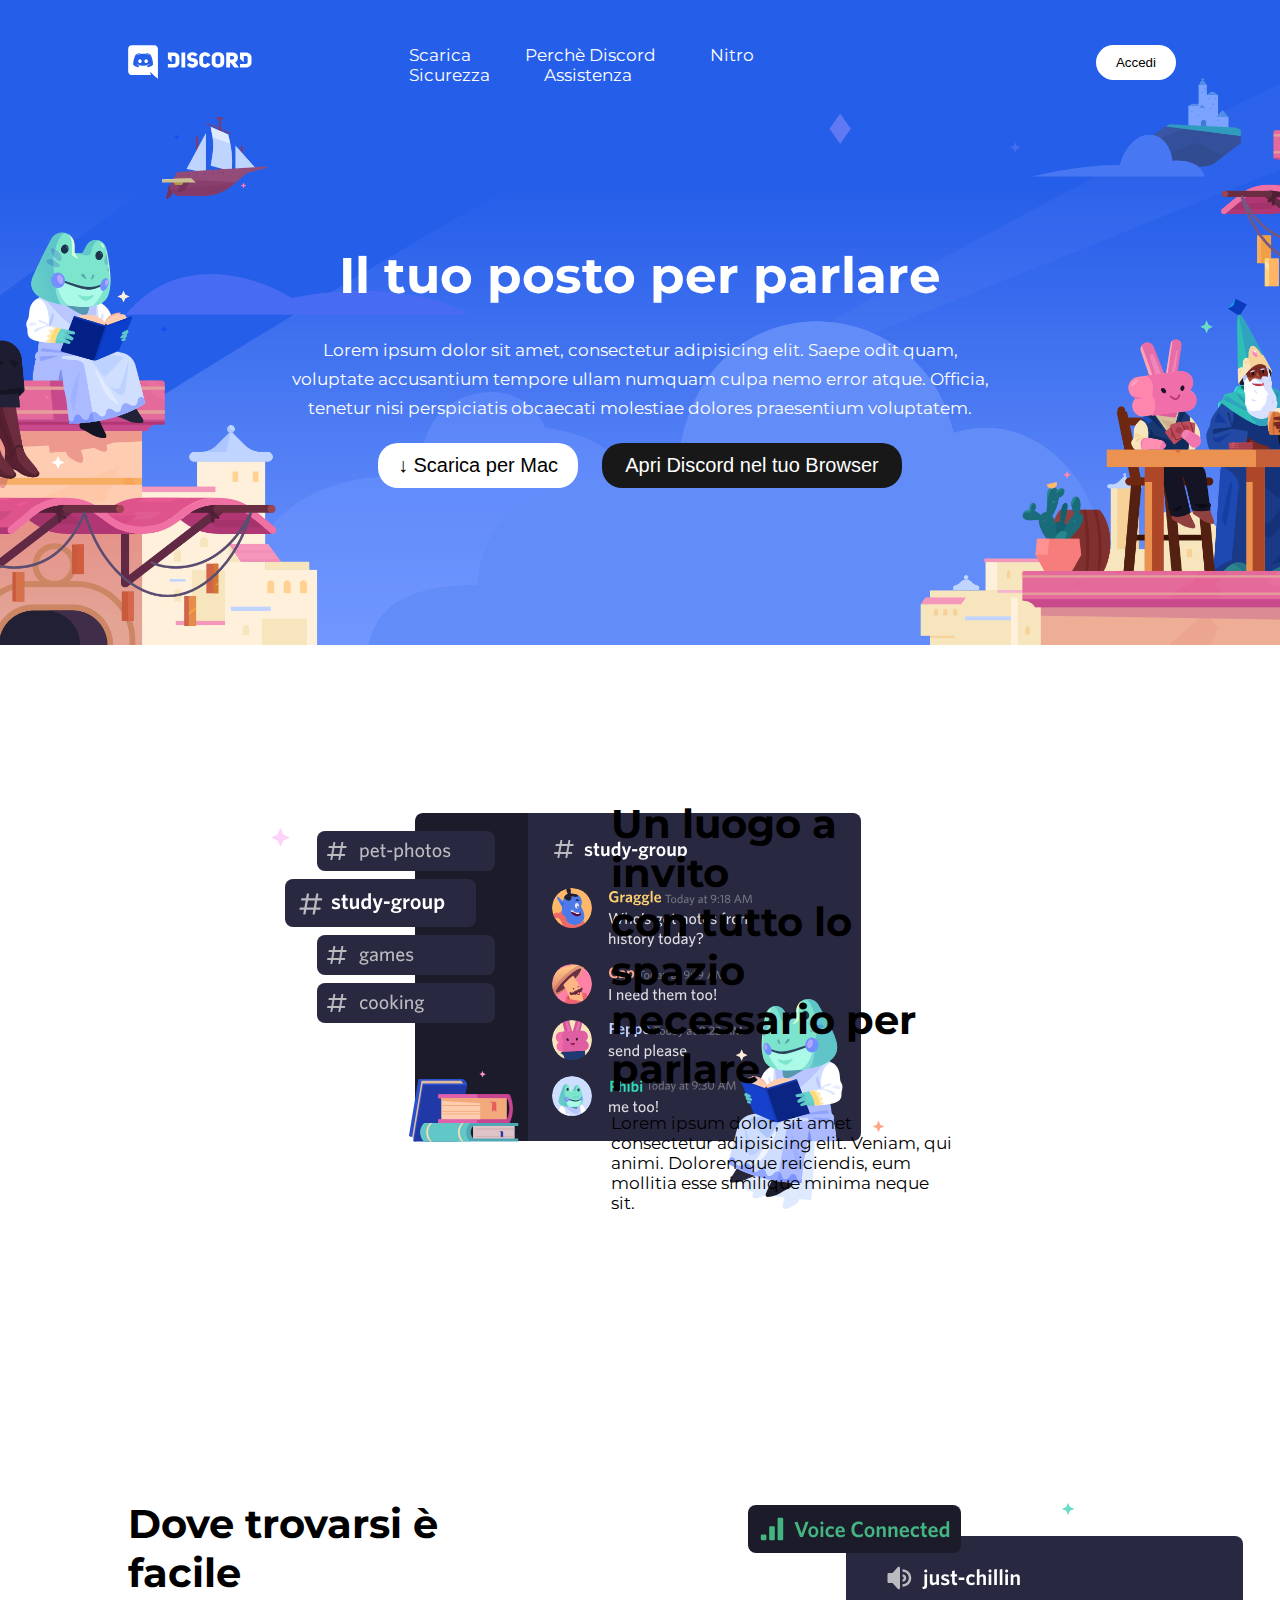
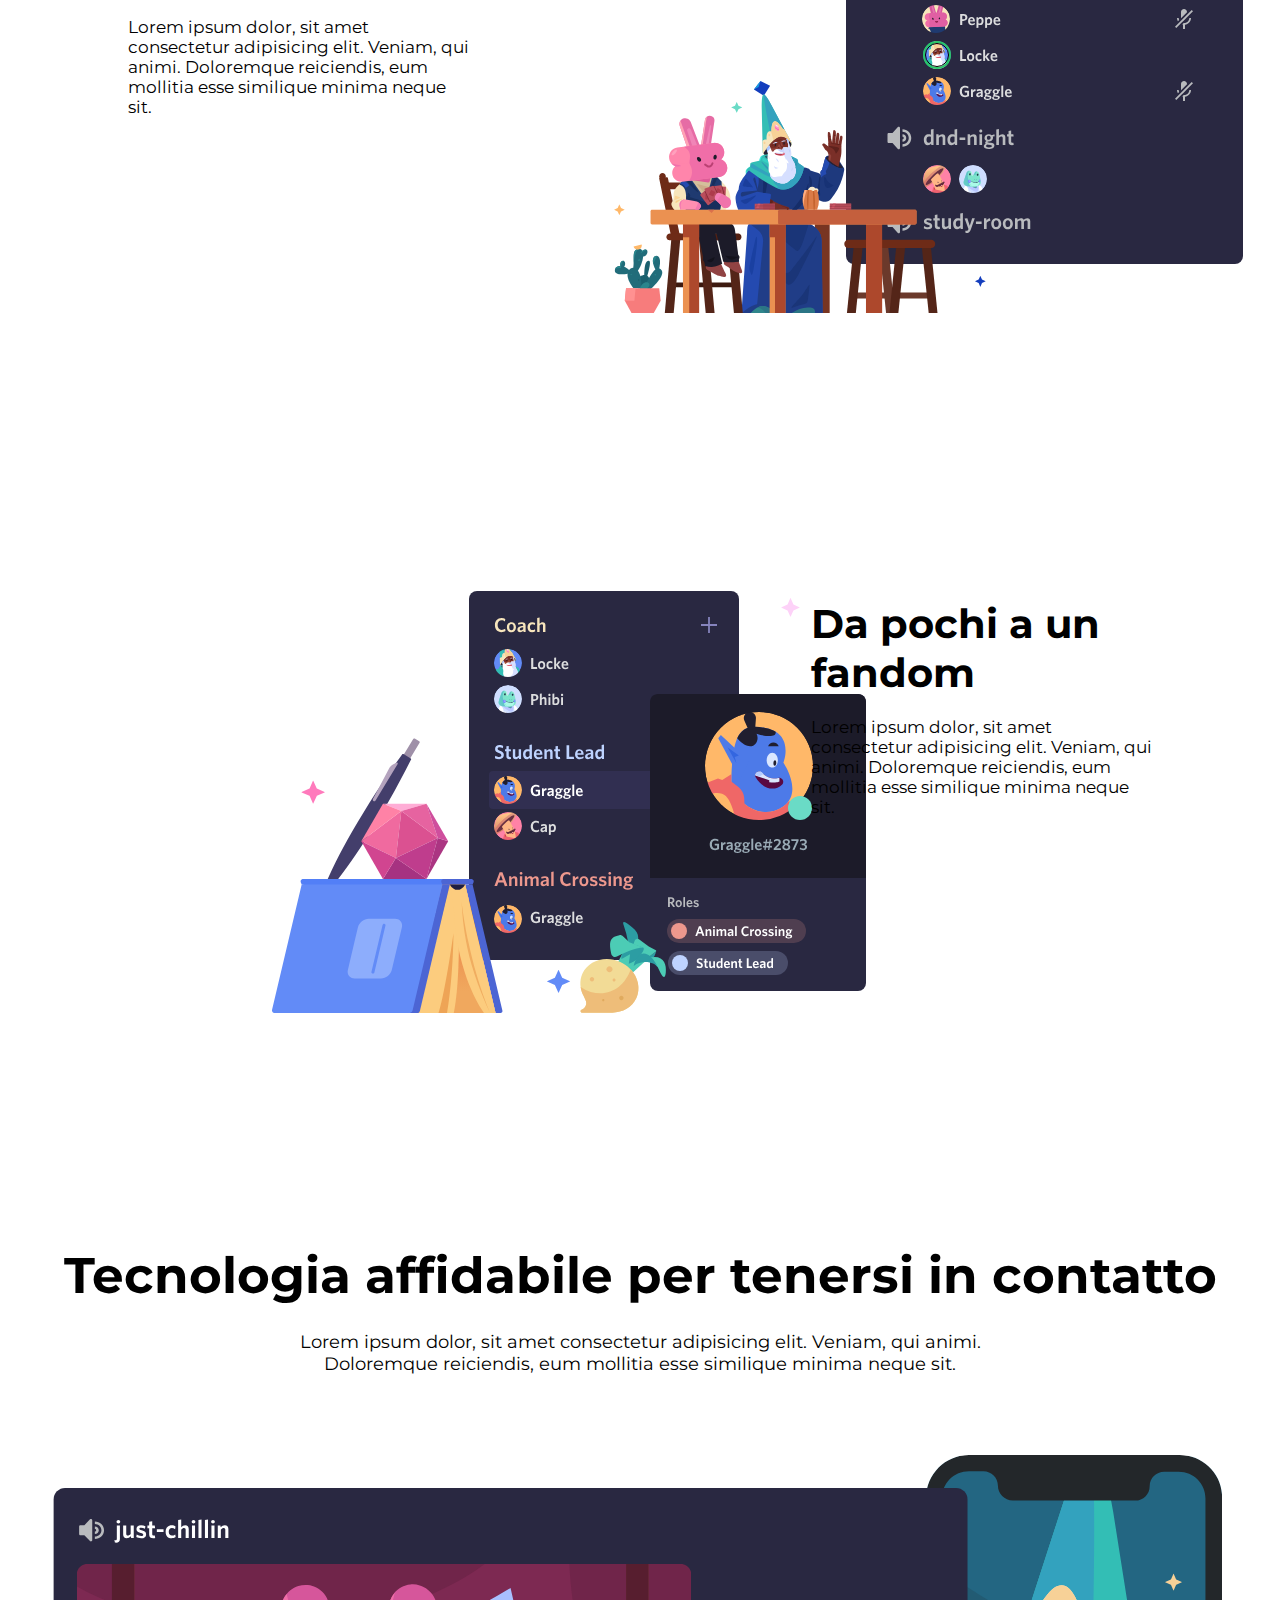
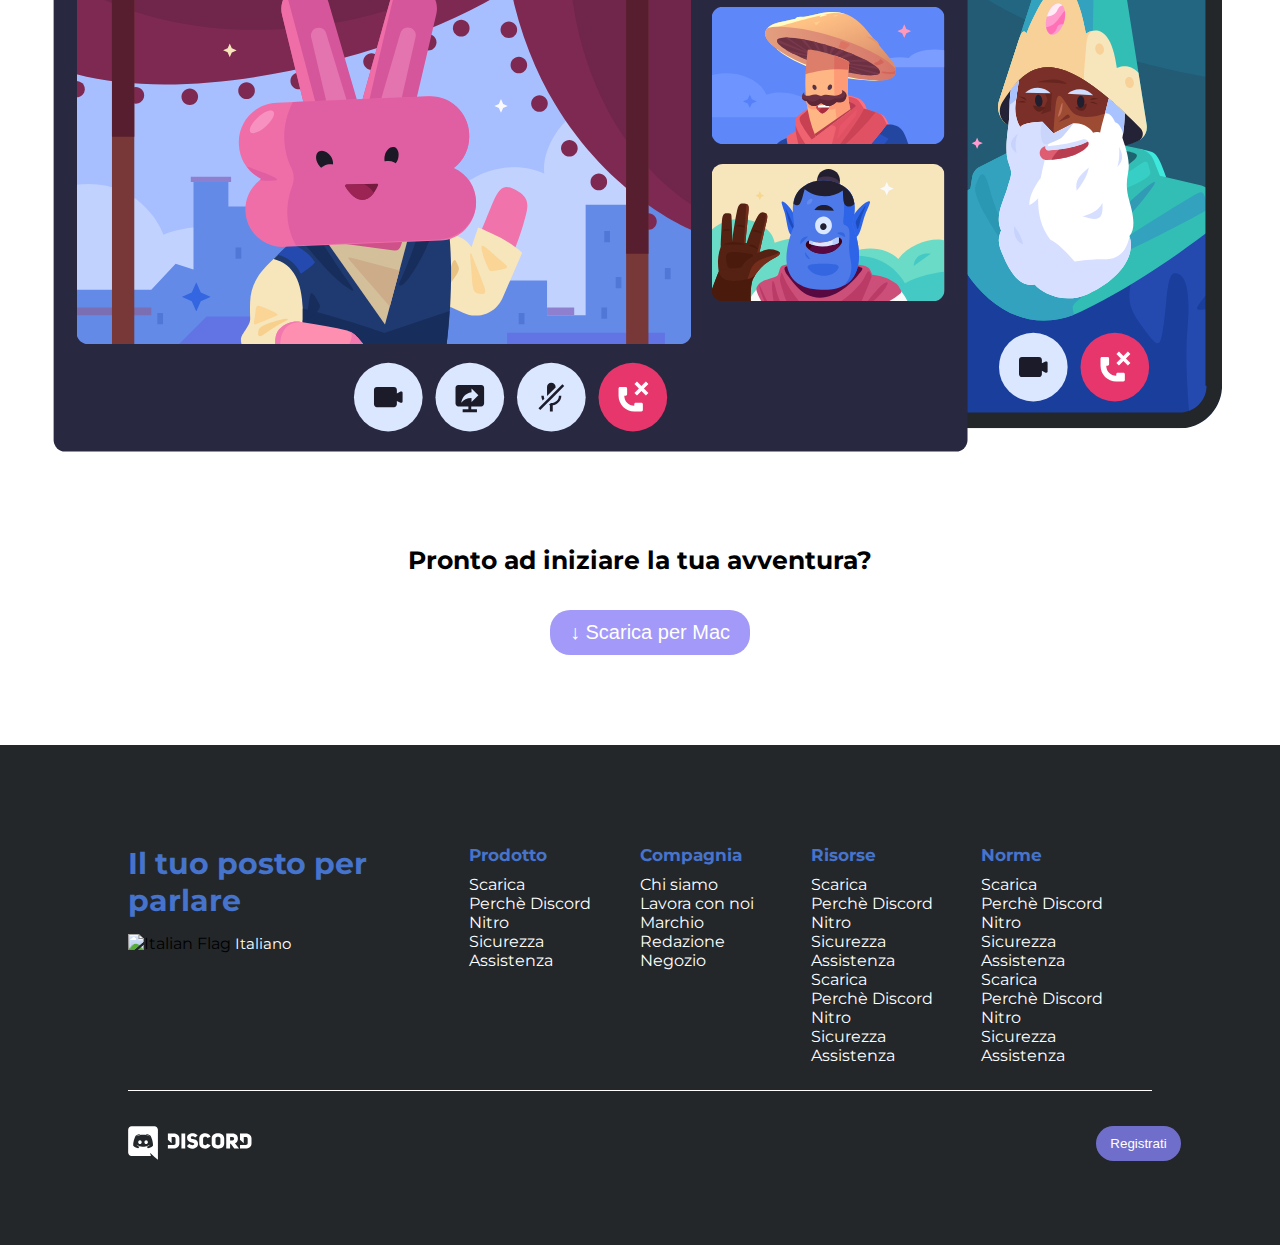
==== bonus/index.html @ 14187443 "Bonus Initial Commit" ====
<!DOCTYPE html>
<html lang="en">

<head>
    <link rel="preconnect" href="https://fonts.googleapis.com">
    <link rel="preconnect" href="https://fonts.gstatic.com" crossorigin>
    <link href="https://fonts.googleapis.com/css2?family=Montserrat:wght@100;300;400;500;600;700;800;900&display=swap" rel="stylesheet">
    <link rel="stylesheet" href="./css/style.css">
    <meta charset="UTF-8">
    <meta http-equiv="X-UA-Compatible" content="IE=edge">
    <meta name="viewport" content="width=device-width, initial-scale=1.0">
    <title>Discord - Homepage</title>
</head>

<body>

    <!--Header-->
    <header>
       <div class="container">
            <div class="row">
                <div class="col-3">
                    <img src="./img/logo.svg" alt="Discord Logo">
                </div>

                <nav class="col-6">
                    <a id="menu" href="#">Scarica</a>
                    <a id="menu" href="#">Perchè Discord</a>
                    <a id="menu" href="#">Nitro</a>
                    <a id="menu" href="#">Sicurezza</a>
                    <a id="menu" href="#">Assistenza</a>
                </nav>

                <div class="col-3">
                    <button id="accedi">Accedi</button>
                </div>
            </div>
        </div>
    </header>
    <!--//Header-->

    <!--Cover-->
    <div class="cover">
        <section class="cov-caption">
            <h1 class="main-title">
                Il tuo posto per parlare
            </h1>

            <p class="main-caption">
                Lorem ipsum dolor sit amet, consectetur adipisicing elit. Saepe odit quam, voluptate accusantium tempore ullam numquam culpa nemo error atque. Officia, tenetur nisi perspiciatis obcaecati molestiae dolores praesentium voluptatem.
            </p>

            <div class="buttons">
                <button id="scarica-mac">&darr; Scarica per Mac</button>
                <button id="apri-discord">Apri Discord nel tuo Browser</button>
            </div>
        </section>
    </div>
    <!--//Cover-->

    <!--Organization-->
    <div class="container">
        <div class="organization">
            <div class="row">
                
                <div class="col-8">
                    <img id="org-photo" src="./img/item1.svg" alt="Discord Screen">
                </div>
            
                <div class="col-4 org-caption">
                    <h2 class="org-title">
                        Un luogo a invito <br>
                        con tutto lo <br>
                        spazio <br>
                        necessario per <br>
                        parlare
                    </h2>

                    <p class="org-para">
                        Lorem ipsum dolor, sit amet consectetur adipisicing elit. Veniam,
                        qui animi. Doloremque reiciendis, eum <br> mollitia esse similique minima neque sit.
                    </p>
                </div>

            </div>
        </div>
    </div>
    <!--//Organization-->

    <!--Voice-->
    <div class="container">
        <div class="voice">
            <div class="row">
            
                <div class="col-4">
                    <h2 class="voice-title">
                        Dove trovarsi è <br>
                        facile
                    </h2>

                    <p class="voice-para">
                        Lorem ipsum dolor, sit amet consectetur adipisicing elit. Veniam,
                        qui animi. Doloremque reiciendis, eum <br> mollitia esse similique minima neque sit.
                    </p>
                </div>

                <div class="col-8">
                    <img id="voice-photo" src="./img/item2.svg" alt="Discord Screen">
                </div>

            </div>
        </div>
    </div>
    <!--//Voice-->

    <!--Fandom-->
    <div class="container">
        <div class="fandom">
            <div class="row">
                    
                <div class="col-8">
                    <img id="fandom-photo" src="./img/item3.svg" alt="Discord Screen">
                </div>
                
                <div class="col-4">
                    <h2 class="fandom-title">
                        Da pochi a un <br>
                        fandom
                    </h2>

                    <p class="fandom-para">
                        Lorem ipsum dolor, sit amet consectetur adipisicing elit. Veniam,
                        qui animi. Doloremque reiciendis, eum <br> mollitia esse similique minima neque sit.
                    </p>
                </div>
        
            </div>
        </div>
    </div>
    <!--//Fandom-->

    <!--Technology-->
    <div class="container">
        <div class="technology">

            <div class="tech-caption">
                <h2 class="tech-title">
                    Tecnologia affidabile per tenersi in contatto
                </h2>

                <p class="tech-para">
                    Lorem ipsum dolor, sit amet consectetur adipisicing elit. Veniam,
                    qui animi. <br> Doloremque reiciendis, eum mollitia esse similique minima neque sit.
                </p>

                <img id="tech-photo" src="./img/item4-big.svg" alt="Discord Screen">
            </div>

        </div>

        <div class="ready-cta">
            <h3 class="ready-cta-title">
                Pronto ad iniziare la tua avventura?
            </h3>
            
            <button id="scarica-mac-2">&darr; Scarica per Mac</button>
        </div>
    </div>
    <!--//Technology-->

    <!--Footer-->
    <footer>
    <div class="container">
        <div class="row">
            
            <div class="col-4 ">
                <h2 class="foot-main-title">
                    Il tuo posto per <br>
                    parlare
                </h2>
                <div class="lenguage">
                    <img src="../bonus/img/ita-copia.png" alt="Italian Flag">
                    <span class="lenguage-select">Italiano</span>
                </div>
                <div class="social-icons">
                    
                </div>

            </div>

            <div class="col-2 pad">
                <h2 class="foot-prodotto">
                    Prodotto
                </h2>
                <span id="foot-menu-left">Scarica</span><br>
                <span id="foot-menu-left">Perchè Discord</span><br>
                <span id="foot-menu-left">Nitro</span><br>
                <span id="foot-menu-left">Sicurezza</span><br>
                <span id="foot-menu-left">Assistenza</span><br>
            </div>

            <div class="col-2">
                <h2 class="foot-prodotto">
                    Compagnia
                </h2>
                <span id="foot-menu-left">Chi siamo</span><br>
                <span id="foot-menu-left">Lavora con noi</span><br>
                <span id="foot-menu-left">Marchio</span><br>
                <span id="foot-menu-left">Redazione</span><br>
                <span id="foot-menu-left">Negozio</span><br>
            </div>

            <div class="col-2">
                <h2 class="foot-prodotto">
                    Risorse
                </h2>
                <span id="foot-menu-left">Scarica</span><br>
                <span id="foot-menu-left">Perchè Discord</span><br>
                <span id="foot-menu-left">Nitro</span><br>
                <span id="foot-menu-left">Sicurezza</span><br>
                <span id="foot-menu-left">Assistenza</span><br>
                <span id="foot-menu-left">Scarica</span><br>
                <span id="foot-menu-left">Perchè Discord</span><br>
                <span id="foot-menu-left">Nitro</span><br>
                <span id="foot-menu-left">Sicurezza</span><br>
                <span id="foot-menu-left">Assistenza</span><br>
            </div>

            <div class="col-2">
                <h2 class="foot-prodotto">
                    Norme
                </h2>
                <span id="foot-menu-left">Scarica</span><br>
                <span id="foot-menu-left">Perchè Discord</span><br>
                <span id="foot-menu-left">Nitro</span><br>
                <span id="foot-menu-left">Sicurezza</span><br>
                <span id="foot-menu-left">Assistenza</span><br>
                <span id="foot-menu-left">Scarica</span><br>
                <span id="foot-menu-left">Perchè Discord</span><br>
                <span id="foot-menu-left">Nitro</span><br>
                <span id="foot-menu-left">Sicurezza</span><br>
                <span id="foot-menu-left">Assistenza</span><br>
            </div>

        </div>
            <div class="container">
                <div class="row divisor">
                    
                    <div class="col-3 sub-footer">
                        <img src="./img/logo.svg" alt="Discord Logo">
                    </div>

                    <div class="col-6">
                    </div>

                    <div class="col-3 sub-footer right">
                        <button id="scarica-ora-sub-footer">Registrati</button>
                    </div>
                
                </div>
            </div>
        </div>
    </div>
    </footer>
    <!--//Footer-->

</body>

</html>
---- bonus/css/style.css ----
/*General Settings*/
* {
    margin: 0;
    padding: 0;
    box-sizing: border-box;

}

body {
    font-family: 'Montserrat', sans-serif;
}

.margin {
    margin: auto;
}

/*Header*/
header {
    margin:auto;
    background-color: transparent;
    height: 50px;
    padding-top: 45px;
}

#menu {
    font-size: 20px;
    color: white;
    text-decoration: none;
    padding: 25px;
    font-size: 17px;

}

#accedi {
    width: 80px;
    height: 35px;
    background-color: white;
    border: none;
    border-radius: 20px;
    margin-left: 200px;
    
}

/*Rows and Columns*/
.row {
    width: 80%;
    margin: auto;
    display: flex;

}

.col-1 {
    width: calc(100% / 12 * 1);

}

.col-2 {
    width: calc(100% / 12 * 2);

}

.col-3 {
    width: calc(100% / 12 * 3);

}

.col-4 {
    width: calc(100% / 12 * 4);

}

.col-6 {
    width: calc(100% / 12 * 6);

}

.col-8 {
    width: calc(100% / 12 * 8);

}

.col-9 {
    width: calc(100% / 12 * 9);

}

/*Cover*/
.cover {
    background-image: url(../img/jumbo.png);
    background-size: cover;
    padding-top: 100px;
    margin-top: -55px;
    height: 650px;
    background-repeat: no-repeat;
    background-position: center;
}

.cov-caption {
    width: 700px;
    height: 300px;
    margin-left: auto;
    margin-right: auto;
    
}

.main-title {
    color: white;
    font-size: 50px;
    text-align: center;
    padding-top: 150px;
}

.main-caption {
    font-size: 17px;
    padding-top: 30px;
    padding-bottom: 20px;
    color: white;
    text-align: center;
    line-height: 1.7;
}

.buttons {
    text-align: center;
    
}

#scarica-mac {
    width: 200px;
    height: 45px;
    border: none;
    background-color: white;
    border-radius: 20px;
    font-size: 20px;
}

#apri-discord {
    width: 300px;
    height: 45px;
    border: none;
    background-color: rgb(24, 24, 24);
    color: white;
    border-radius: 20px;
    font-size: 20px;
    margin-left: 20px;
}

/*Organization*/
.organization {
    height: 700px;
    background-color: white;
    display: flex;

}

.org-caption {
    margin-left: -200px;

}

#org-photo {
    margin-left: 125px;

}

.org-title {
    padding-top: 26px;
    font-size: 40px;
    
}

.org-para {
    margin-top: 20px;
    font-size: 17px;
}

/*Voice*/
.voice {
    height: 700px;
    background-color: white;
    display: flex;

}

#voice-photo {
    margin-left: 125px;

}

.voice-title {
    padding-top: 26px;
    font-size: 40px;
    
}

.voice-para {
    margin-top: 20px;
    font-size: 17px;
}

/*Fandom*/
.fandom {
    height: 700px;
    background-color: white;
    display: flex;

}

#fandom-photo {
    margin-left: 125px;

}

.fandom-title {
    padding-top: 26px;
    font-size: 40px;
    
}

.fandom-para {
    margin-top: 20px;
    font-size: 17px;
}

/*Technology*/
.technology {
    height: 1000px;
    display: flex;
    padding-top: 100px;
}

.tech-caption {
    width: 1500px;
    height: 800px;
    margin-left: auto;
    margin-right: auto;
    text-align: center;
}

.tech-title {
    text-align: center;
    font-size: 50px;
}

.tech-para {
    text-align: center;
    font-size: 18px;
    margin-top: 25px;

}

#tech-photo {
    width: 1250px;
}

.ready-cta {
    background-color: white;
    height: 200px;
    text-align: center;

}

.ready-cta-title {
    font-size: 25px;

}

#scarica-mac-2 {
    width: 200px;
    height: 45px;
    border: none;
    background-color: rgb(162, 153, 249);
    color: white;
    border-radius: 20px;
    font-size: 20px;
    margin-left: 20px;
    margin-top: 35px;
}

/*Footer*/
footer {
    background-color: #23272A;
    height: 500px;
    padding-top: 100px;

}

.foot-main-title {
    font-size: 30px;
    color: #4673CC;
}

.lenguage {
    margin-top: 15px;
    
}

.lenguage-select {
    font-size: 15px;
    color: white;
}

.foot-prodotto {
    font-size: 17px;
    color: #4673CC;
    margin-bottom: 10px;
}

#foot-menu-left {
    color: white;
    
}

.sub-footer {
    margin-top:35px;
}

.divisor {
    border-top: 1px solid white;
    margin-top: 25px;
}

#scarica-ora-sub-footer {
    width: 85px;
    height: 35px;
    background-color: rgb(111, 111, 203);
    border: none;
    border-radius: 20px;
    margin-left: 200px;
    color: white;
    
}

.right {
    text-align: right;
}
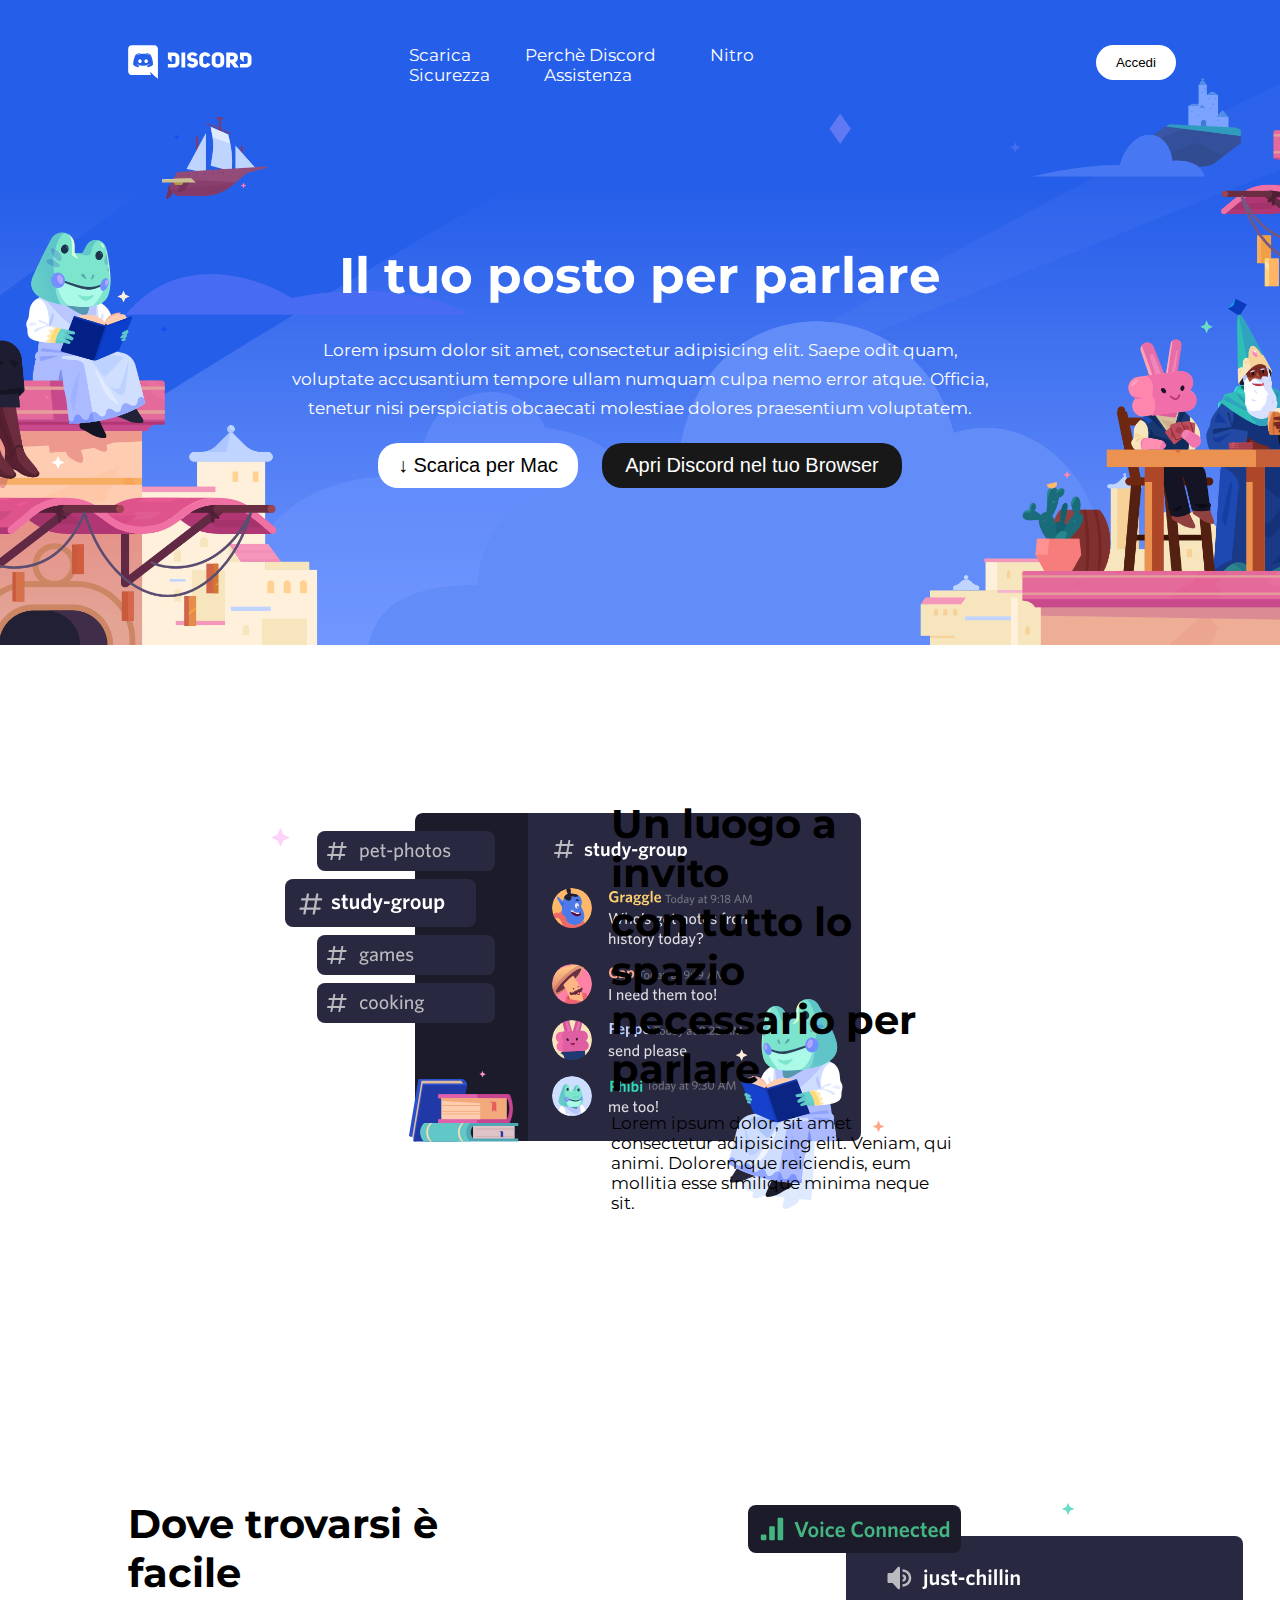
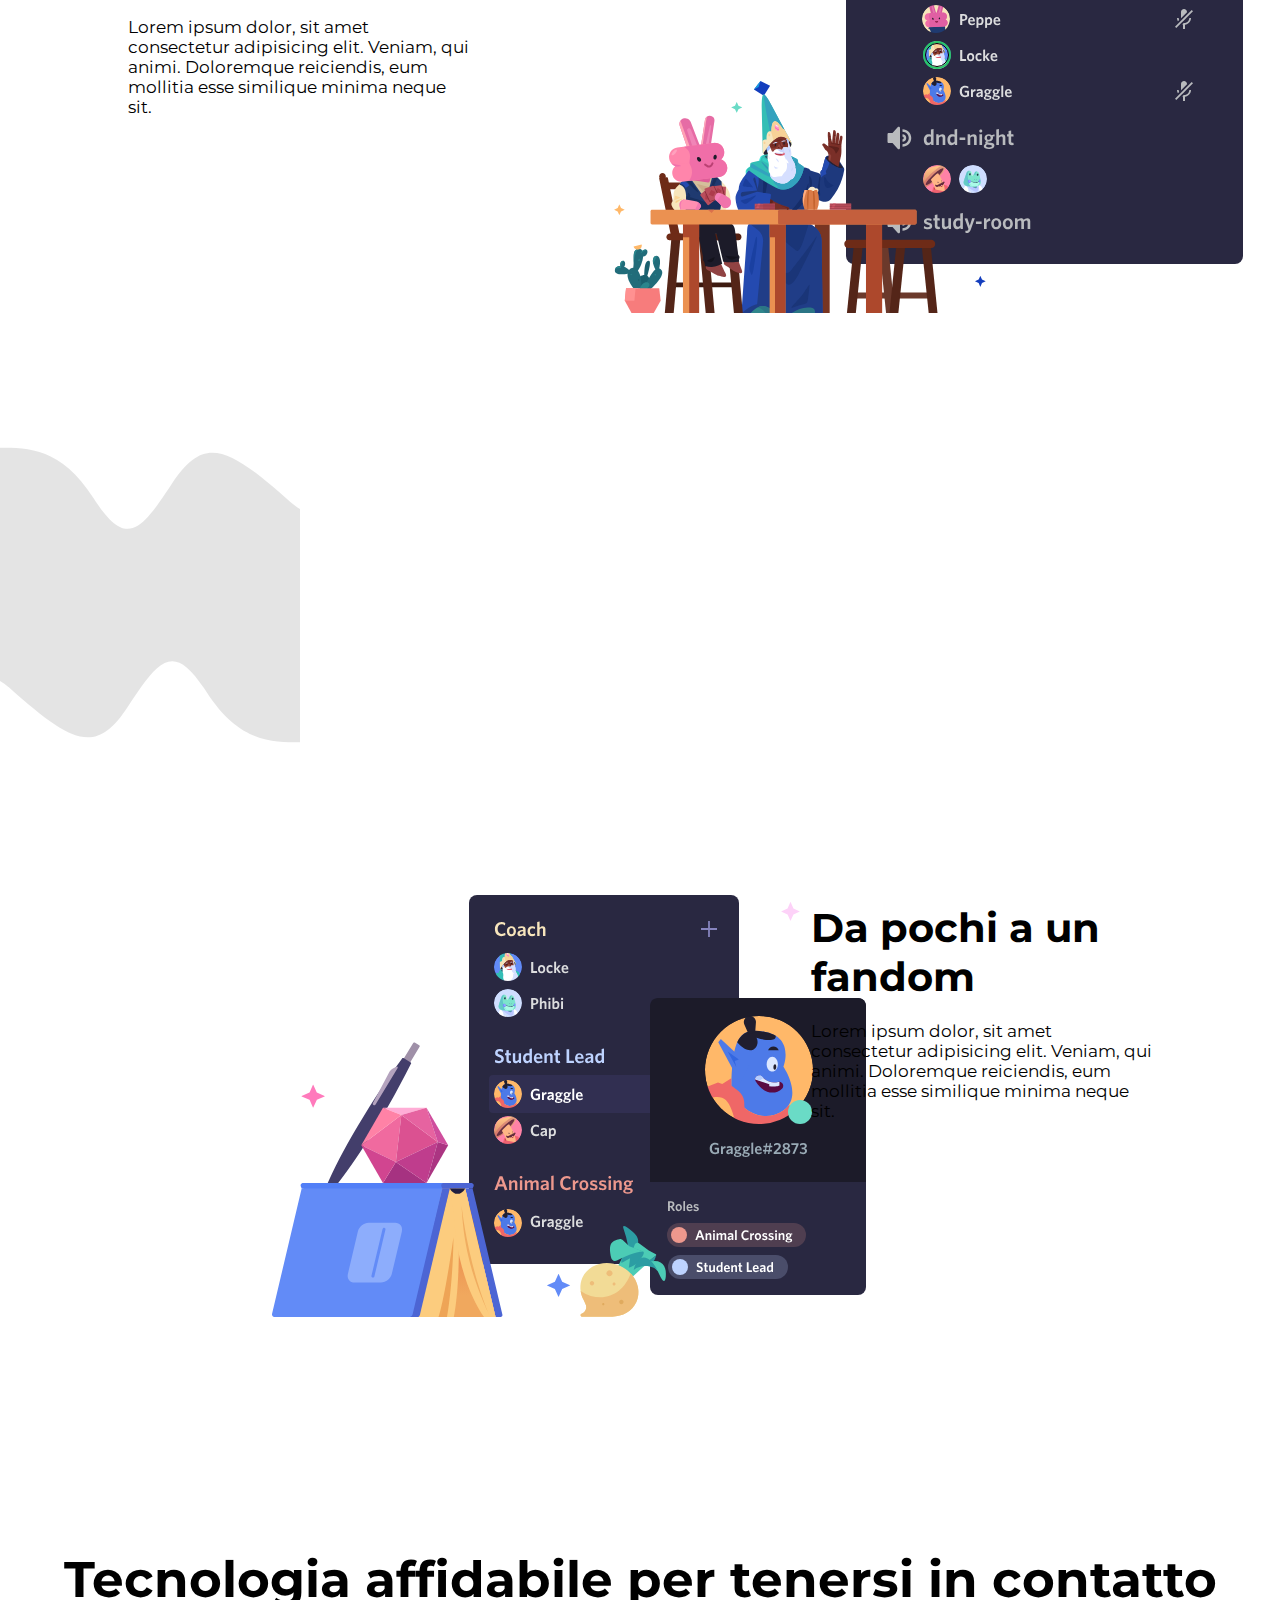
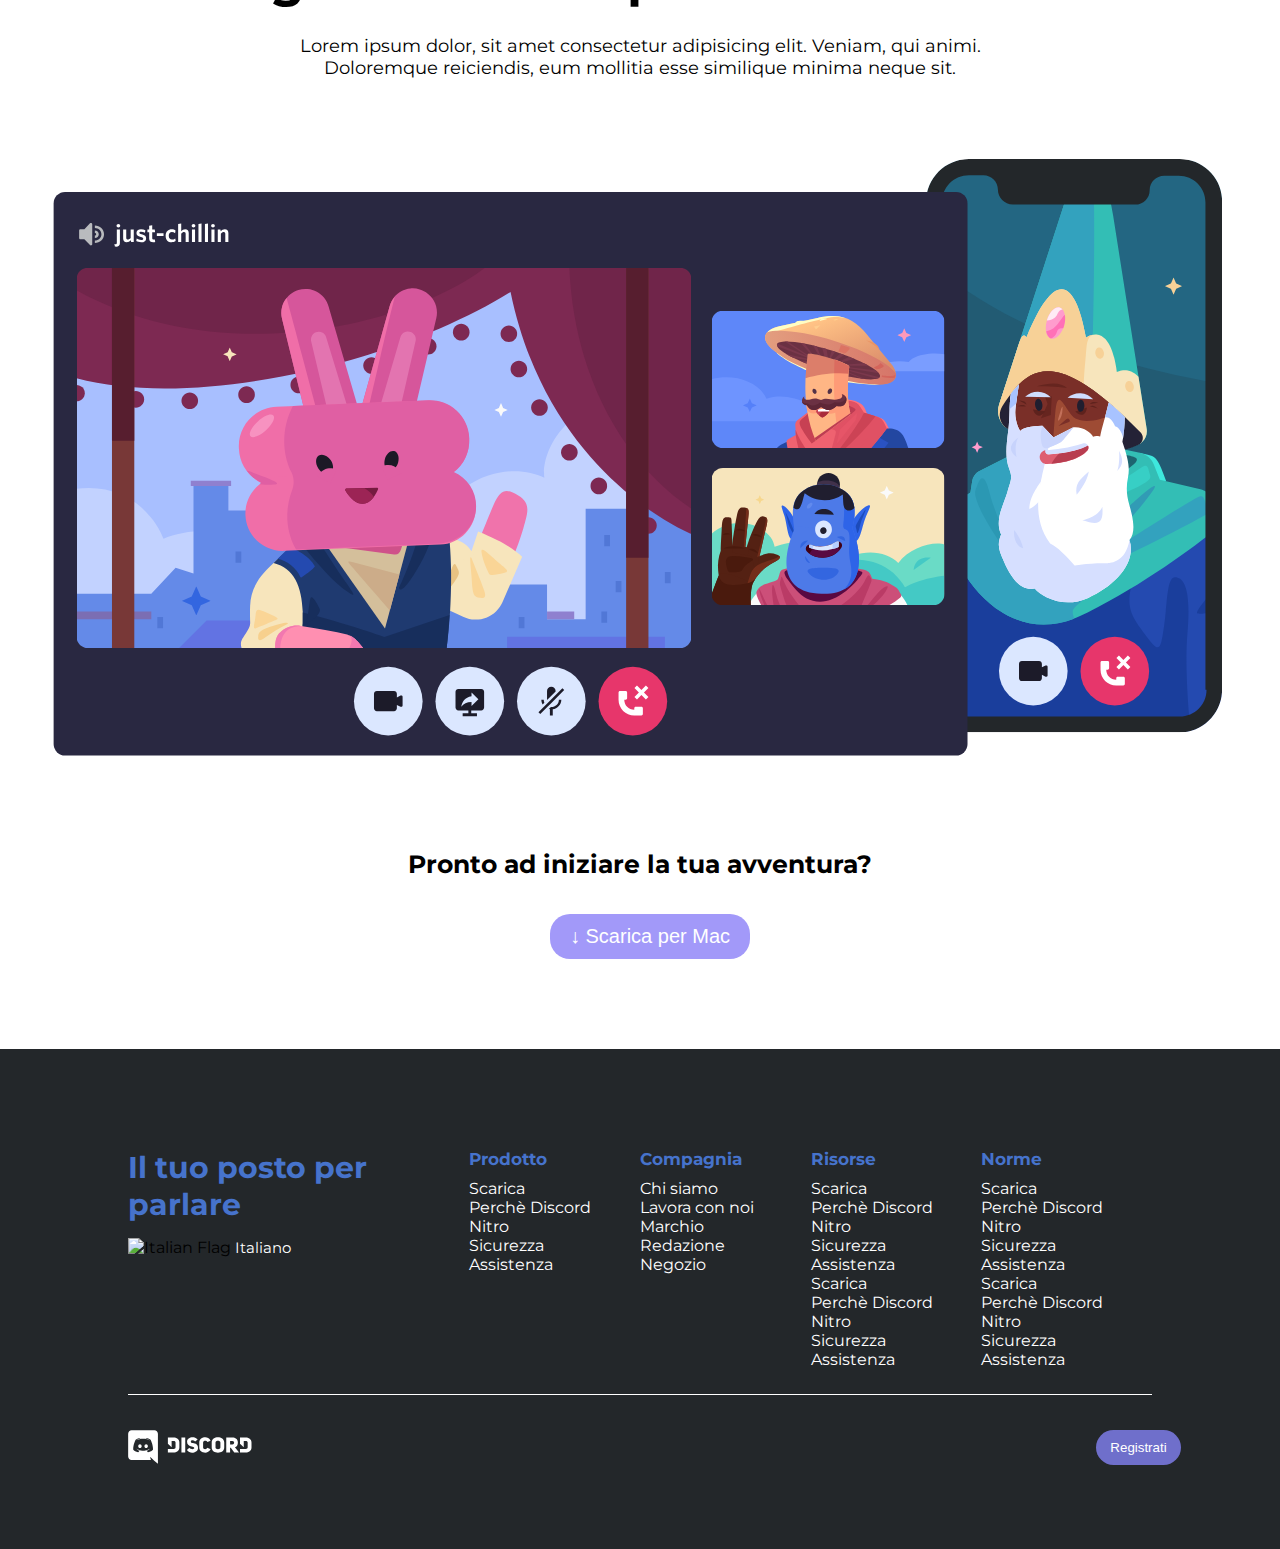
==== commit 3001b33c: "Added Waves" ====
--- a/bonus/index.html
+++ b/bonus/index.html
@@ -2,6 +2,7 @@
 <html lang="en">
 
 <head>
+    <link rel="stylesheet" href="https://cdnjs.cloudflare.com/ajax/libs/font-awesome/6.2.0/css/all.min.css" integrity="sha512-xh6O/CkQoPOWDdYTDqeRdPCVd1SpvCA9XXcUnZS2FmJNp1coAFzvtCN9BmamE+4aHK8yyUHUSCcJHgXloTyT2A==" crossorigin="anonymous" referrerpolicy="no-referrer" />
     <link rel="preconnect" href="https://fonts.googleapis.com">
     <link rel="preconnect" href="https://fonts.gstatic.com" crossorigin>
     <link href="https://fonts.googleapis.com/css2?family=Montserrat:wght@100;300;400;500;600;700;800;900&display=swap" rel="stylesheet">
@@ -109,11 +110,13 @@
 
             </div>
         </div>
+        <img id="voice-wave"src="../bonus/img/wave.svg" alt="Wave">
     </div>
     <!--//Voice-->
 
     <!--Fandom-->
     <div class="container">
+        <img id="fandom-wave"src="../bonus/img/wave.svg" alt="Wave">
         <div class="fandom">
             <div class="row">
                     
@@ -178,11 +181,14 @@
                     parlare
                 </h2>
                 <div class="lenguage">
-                    <img src="../bonus/img/ita-copia.png" alt="Italian Flag">
-                    <span class="lenguage-select">Italiano</span>
+                    <img style="width: 20px;"src="https://images.emojiterra.com/twitter/512px/1f1ee-1f1f9.png" alt="Italian Flag">
+                    <a class="lenguage-select">Italiano</a>
                 </div>
                 <div class="social-icons">
-                    
+                    <i class="fa-brands fa-twitter white"></i>
+                    <i class="fa-brands fa-instagram white"></i>
+                    <i class="fa-brands fa-square-facebook white"></i>
+                    <i class="fa-brands fa-youtube white"></i>
                 </div>
 
             </div>
@@ -191,54 +197,54 @@
                 <h2 class="foot-prodotto">
                     Prodotto
                 </h2>
-                <span id="foot-menu-left">Scarica</span><br>
-                <span id="foot-menu-left">Perchè Discord</span><br>
-                <span id="foot-menu-left">Nitro</span><br>
-                <span id="foot-menu-left">Sicurezza</span><br>
-                <span id="foot-menu-left">Assistenza</span><br>
+                <a id="foot-menu-left" href="#">Scarica</a><br>
+                <a id="foot-menu-left" href="#">Perchè Discord</a><br>
+                <a id="foot-menu-left" href="#">Nitro</a><br>
+                <a id="foot-menu-left" href="#">Sicurezza</a><br>
+                <a id="foot-menu-left" href="#">Assistenza</a><br>
             </div>
 
             <div class="col-2">
                 <h2 class="foot-prodotto">
                     Compagnia
                 </h2>
-                <span id="foot-menu-left">Chi siamo</span><br>
-                <span id="foot-menu-left">Lavora con noi</span><br>
-                <span id="foot-menu-left">Marchio</span><br>
-                <span id="foot-menu-left">Redazione</span><br>
-                <span id="foot-menu-left">Negozio</span><br>
+                <a id="foot-menu-left"href="#">Chi siamo</a><br>
+                <a id="foot-menu-left"href="#">Lavora con noi</a><br>
+                <a id="foot-menu-left"href="#">Marchio</a><br>
+                <a id="foot-menu-left"href="#">Redazione</a><br>
+                <a id="foot-menu-left"href="#">Negozio</a><br>
             </div>
 
             <div class="col-2">
                 <h2 class="foot-prodotto">
                     Risorse
                 </h2>
-                <span id="foot-menu-left">Scarica</span><br>
-                <span id="foot-menu-left">Perchè Discord</span><br>
-                <span id="foot-menu-left">Nitro</span><br>
-                <span id="foot-menu-left">Sicurezza</span><br>
-                <span id="foot-menu-left">Assistenza</span><br>
-                <span id="foot-menu-left">Scarica</span><br>
-                <span id="foot-menu-left">Perchè Discord</span><br>
-                <span id="foot-menu-left">Nitro</span><br>
-                <span id="foot-menu-left">Sicurezza</span><br>
-                <span id="foot-menu-left">Assistenza</span><br>
+                <a id="foot-menu-left" href="#">Scarica</a><br>
+                <a id="foot-menu-left" href="#">Perchè Discord</a><br>
+                <a id="foot-menu-left" href="#">Nitro</a><br>
+                <a id="foot-menu-left" href="#">Sicurezza</a><br>
+                <a id="foot-menu-left" href="#">Assistenza</a><br>
+                <a id="foot-menu-left" href="#">Scarica</a><br>
+                <a id="foot-menu-left" href="#">Perchè Discord</a><br>
+                <a id="foot-menu-left" href="#">Nitro</a><br>
+                <a id="foot-menu-left" href="#">Sicurezza</a><br>
+                <a id="foot-menu-left" href="#">Assistenza</a><br>
             </div>
 
             <div class="col-2">
                 <h2 class="foot-prodotto">
                     Norme
                 </h2>
-                <span id="foot-menu-left">Scarica</span><br>
-                <span id="foot-menu-left">Perchè Discord</span><br>
-                <span id="foot-menu-left">Nitro</span><br>
-                <span id="foot-menu-left">Sicurezza</span><br>
-                <span id="foot-menu-left">Assistenza</span><br>
-                <span id="foot-menu-left">Scarica</span><br>
-                <span id="foot-menu-left">Perchè Discord</span><br>
-                <span id="foot-menu-left">Nitro</span><br>
-                <span id="foot-menu-left">Sicurezza</span><br>
-                <span id="foot-menu-left">Assistenza</span><br>
+                <a id="foot-menu-left" href="#">Scarica</a><br>
+                <a id="foot-menu-left" href="#">Perchè Discord</a><br>
+                <a id="foot-menu-left" href="#">Nitro</a><br>
+                <a id="foot-menu-left" href="#">Sicurezza</a><br>
+                <a id="foot-menu-left" href="#">Assistenza</a><br>
+                <a id="foot-menu-left" href="#">Scarica</a><br>
+                <a id="foot-menu-left" href="#">Perchè Discord</a><br>
+                <a id="foot-menu-left" href="#">Nitro</a><br>
+                <a id="foot-menu-left" href="#">Sicurezza</a><br>
+                <a id="foot-menu-left" href="#">Assistenza</a><br>
             </div>
 
         </div>
--- a/bonus/css/style.css
+++ b/bonus/css/style.css
@@ -8,6 +8,22 @@
 
 body {
     font-family: 'Montserrat', sans-serif;
+}
+
+a {
+    text-decoration: none;
+}
+
+#foot-menu-left:hover {
+    text-decoration: underline;
+  }
+
+#menu:hover {
+    text-decoration: underline;
+  }
+
+button:hover {
+    box-shadow: 0 0 5px;
 }
 
 .margin {
@@ -178,7 +194,17 @@
     height: 700px;
     background-color: white;
     display: flex;
-
+    
+}
+
+#voice-wave {
+    opacity: 0.1;
+}
+
+#fandom-wave {
+    opacity: 0.1;
+    transform: rotate(180deg);
+    margin-top: -4.5px;
 }
 
 #voice-photo {
@@ -303,6 +329,7 @@
     font-size: 17px;
     color: #4673CC;
     margin-bottom: 10px;
+    
 }
 
 #foot-menu-left {
@@ -332,4 +359,10 @@
 
 .right {
     text-align: right;
+}
+
+.white {
+    color: white;
+    margin-top: 10px;
+    width: 30px;
 }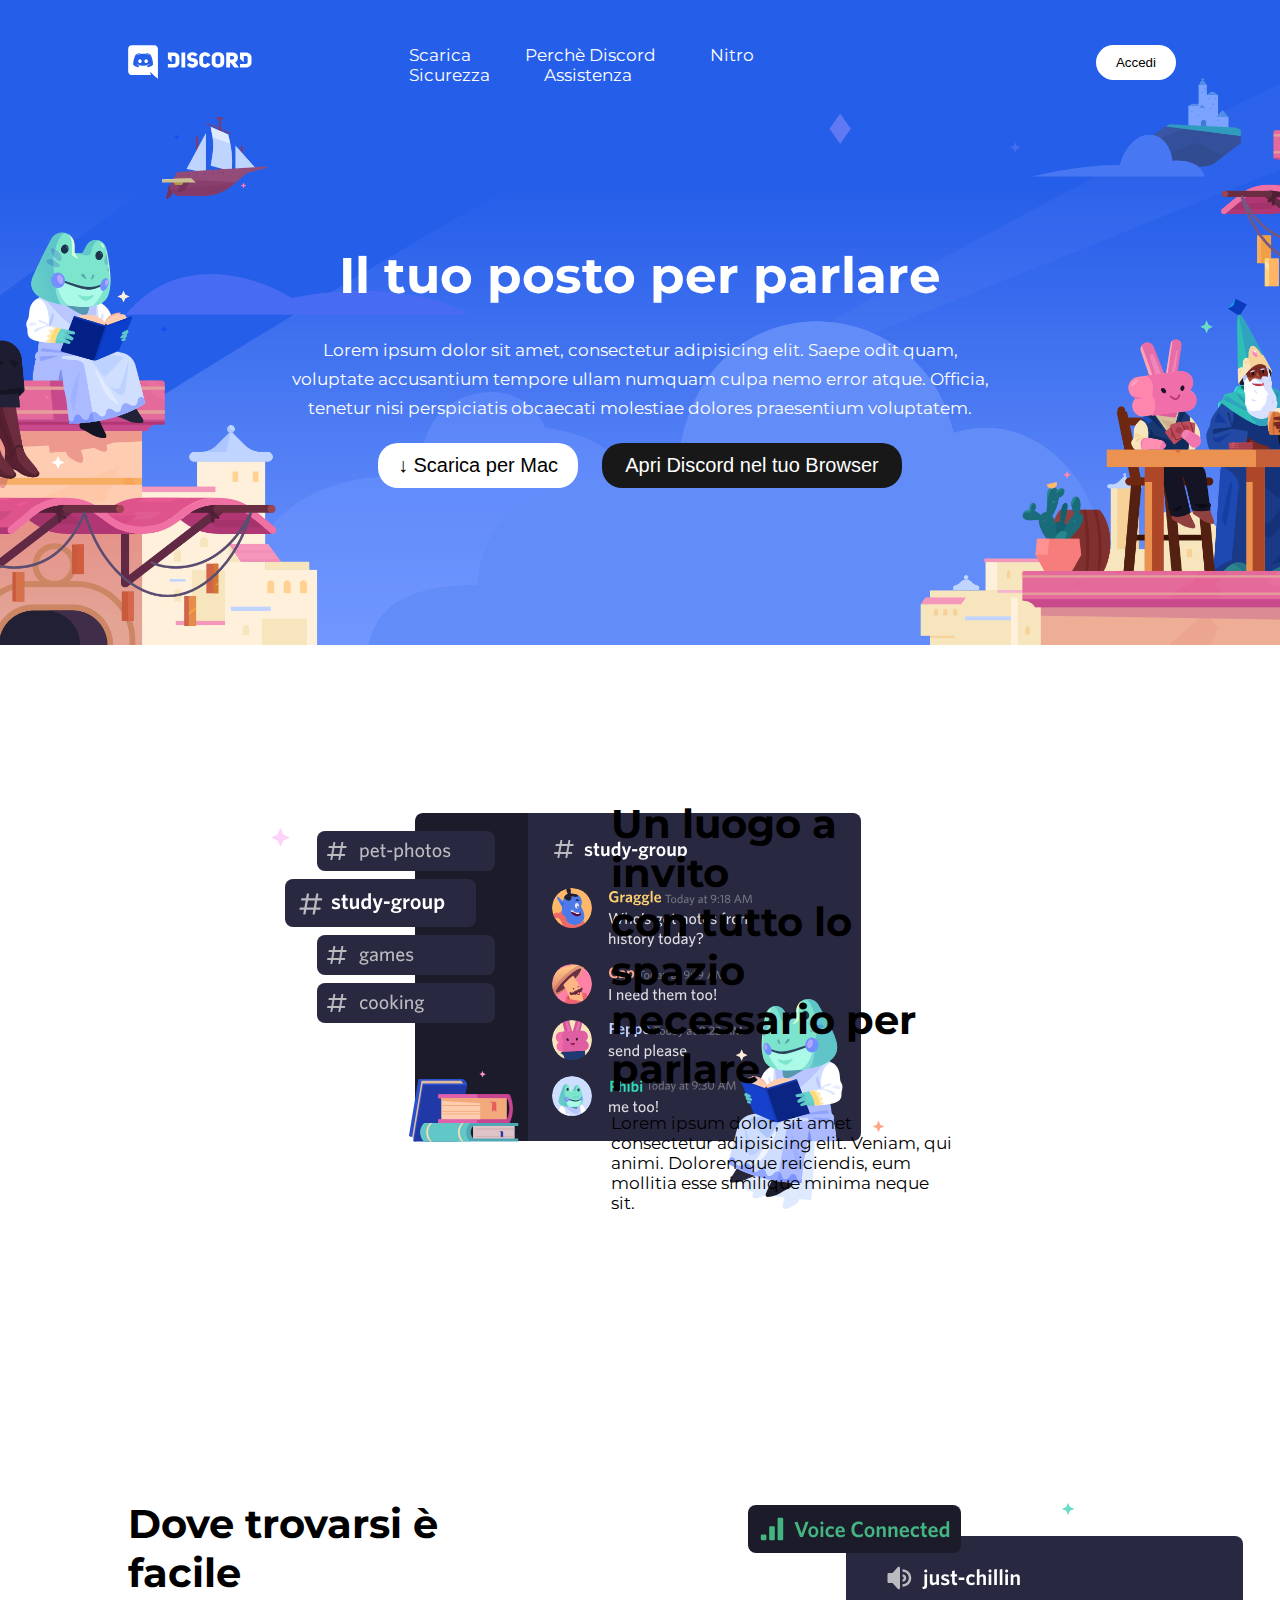
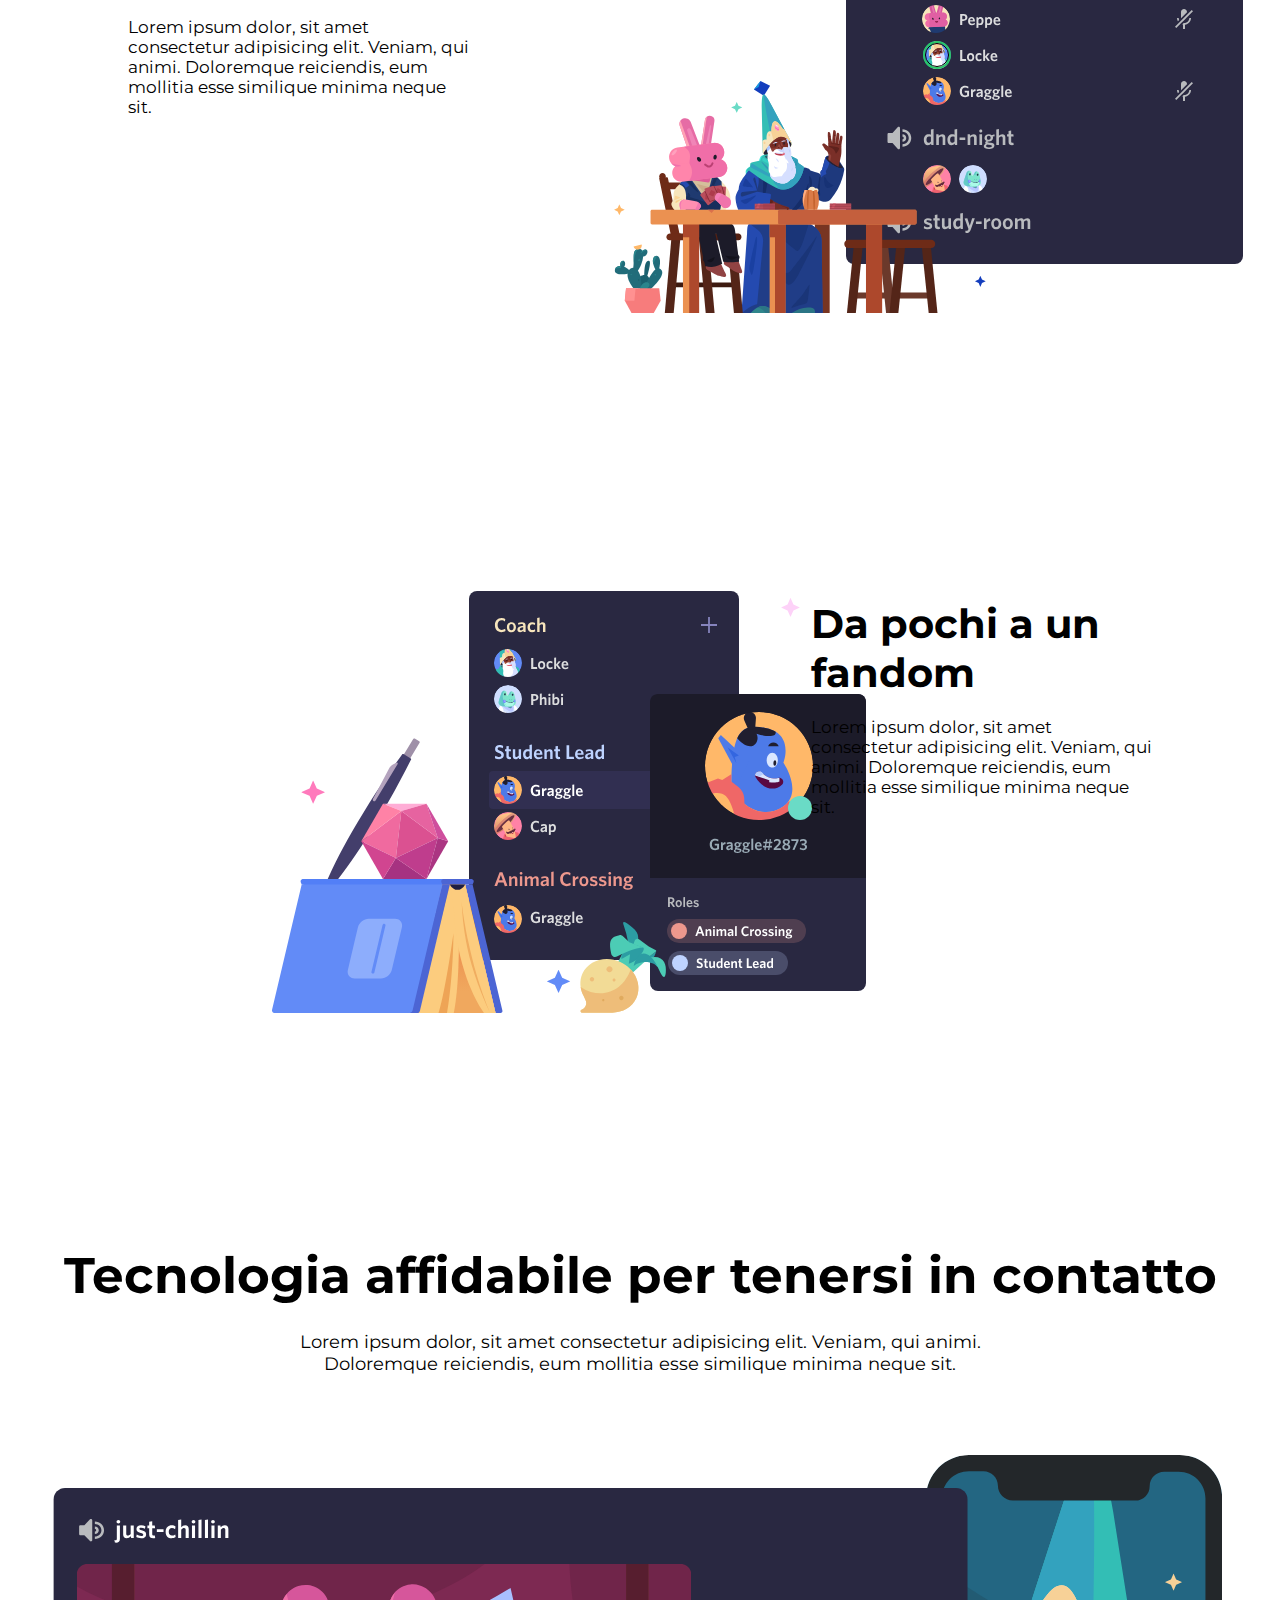
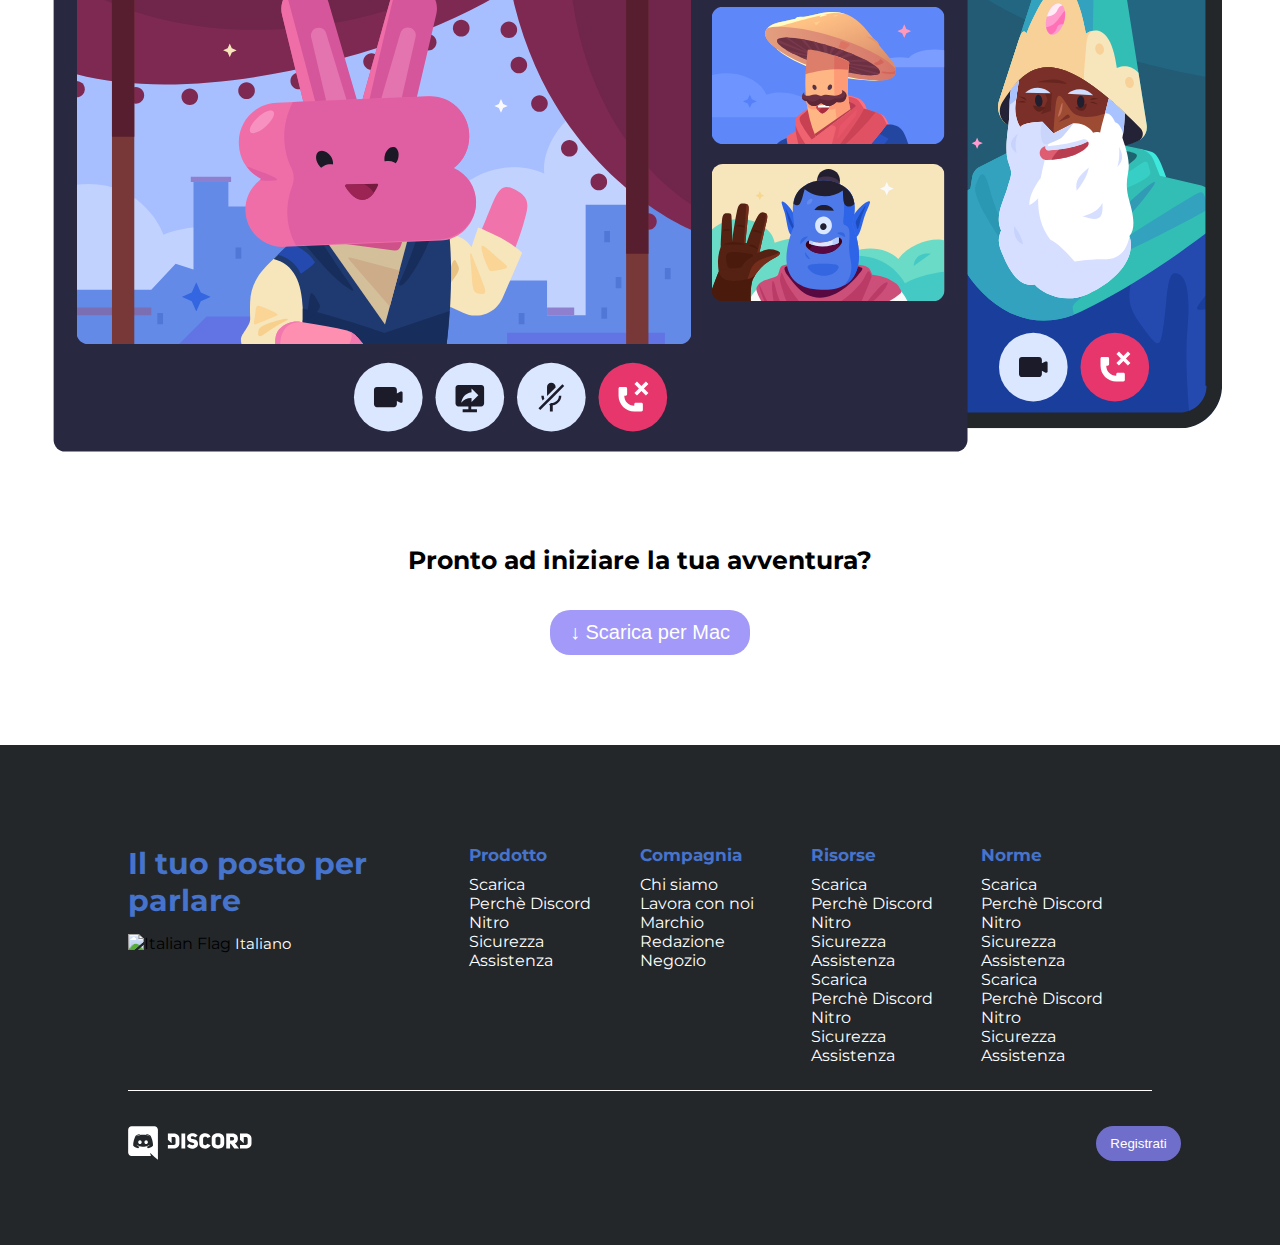
==== commit 47dee918: "Removing Waves" ====
--- a/bonus/index.html
+++ b/bonus/index.html
@@ -110,13 +110,11 @@
 
             </div>
         </div>
-        <img id="voice-wave"src="../bonus/img/wave.svg" alt="Wave">
     </div>
     <!--//Voice-->
 
     <!--Fandom-->
     <div class="container">
-        <img id="fandom-wave"src="../bonus/img/wave.svg" alt="Wave">
         <div class="fandom">
             <div class="row">
                     
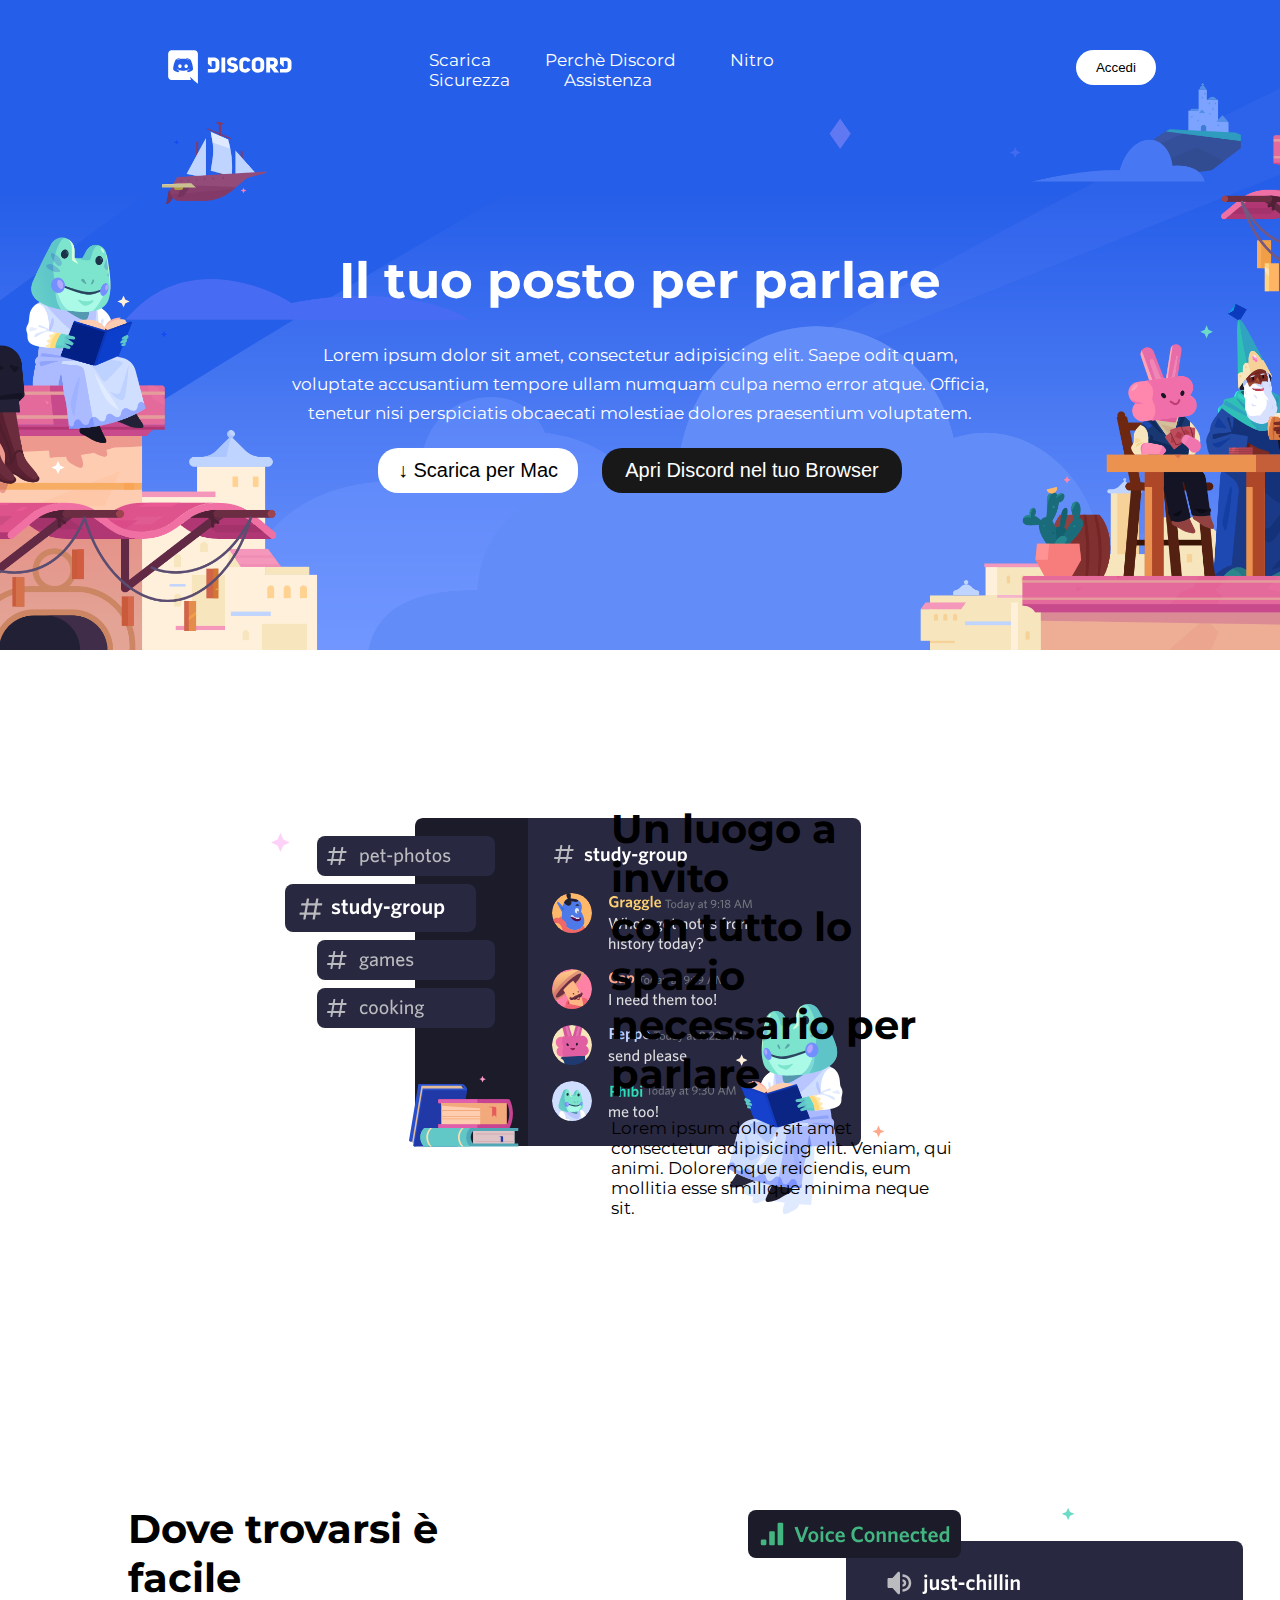
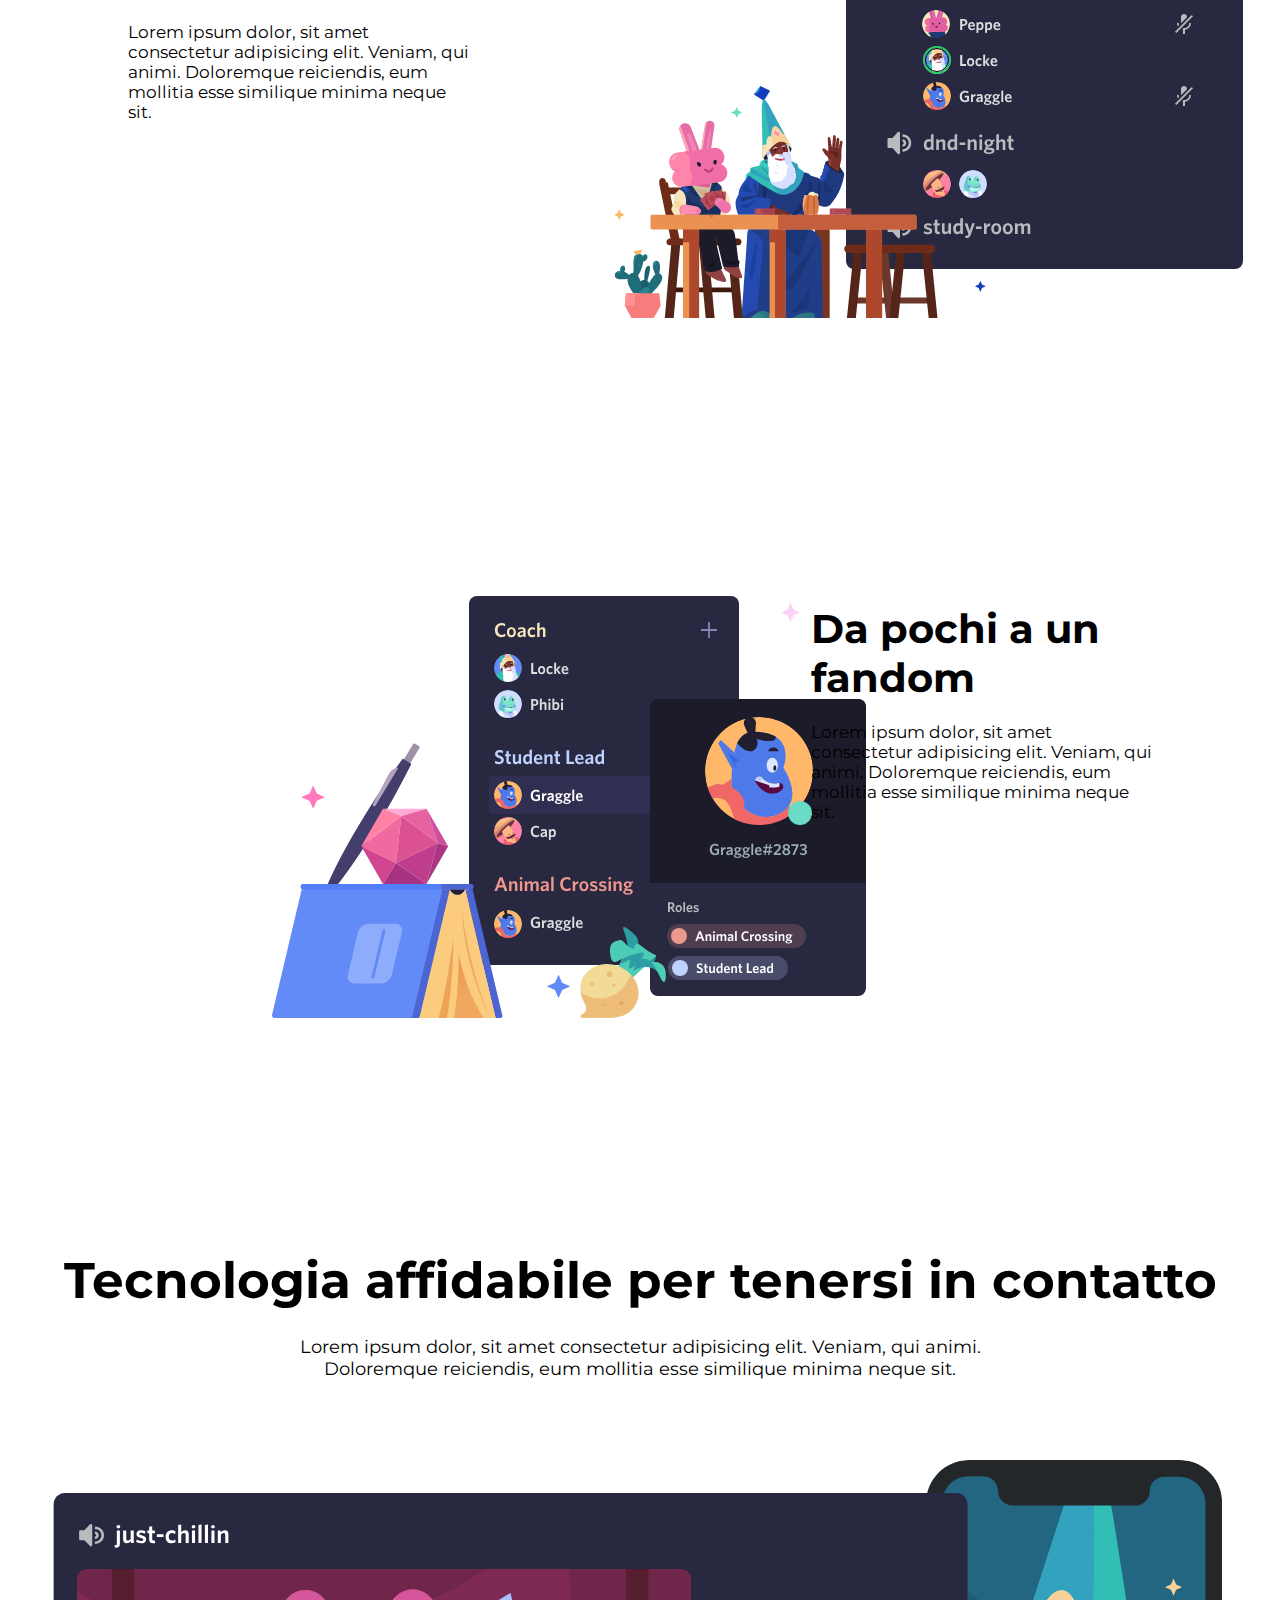
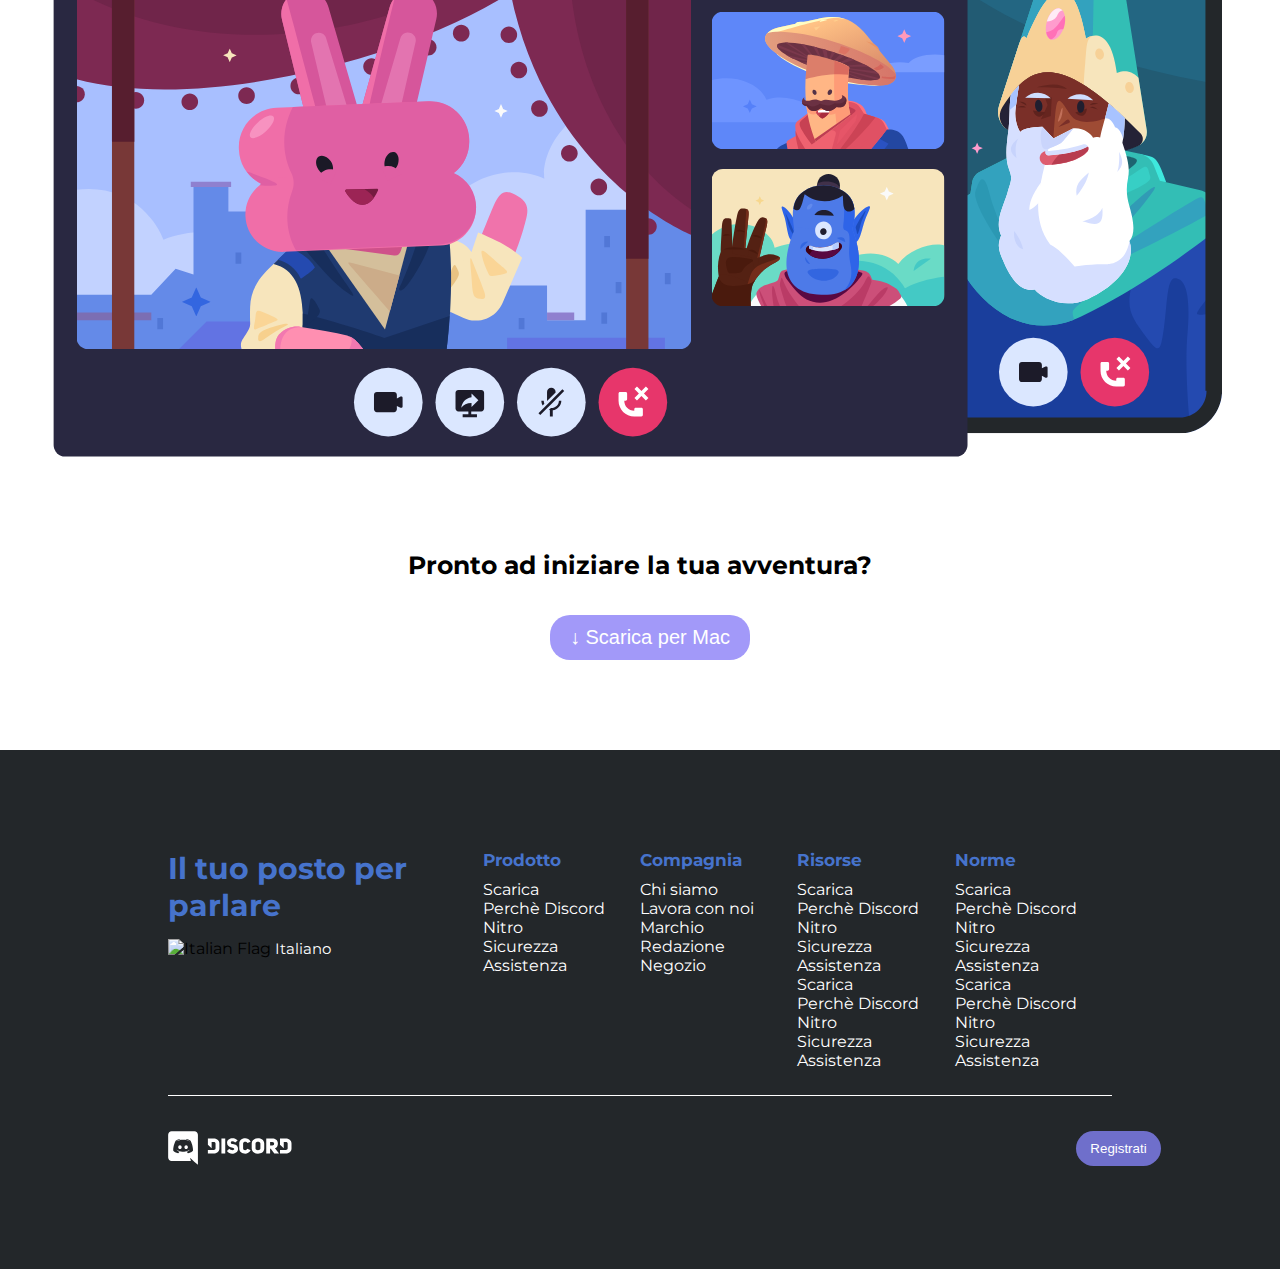
==== commit 03f13083: "Fixed ID" ====
--- a/bonus/index.html
+++ b/bonus/index.html
@@ -195,54 +195,54 @@
                 <h2 class="foot-prodotto">
                     Prodotto
                 </h2>
-                <a id="foot-menu-left" href="#">Scarica</a><br>
-                <a id="foot-menu-left" href="#">Perchè Discord</a><br>
-                <a id="foot-menu-left" href="#">Nitro</a><br>
-                <a id="foot-menu-left" href="#">Sicurezza</a><br>
-                <a id="foot-menu-left" href="#">Assistenza</a><br>
+                <a class="foot-menu-left" href="#">Scarica</a><br>
+                <a class="foot-menu-left" href="#">Perchè Discord</a><br>
+                <a class="foot-menu-left" href="#">Nitro</a><br>
+                <a class="foot-menu-left" href="#">Sicurezza</a><br>
+                <a class="foot-menu-left" href="#">Assistenza</a><br>
             </div>
 
             <div class="col-2">
                 <h2 class="foot-prodotto">
                     Compagnia
                 </h2>
-                <a id="foot-menu-left"href="#">Chi siamo</a><br>
-                <a id="foot-menu-left"href="#">Lavora con noi</a><br>
-                <a id="foot-menu-left"href="#">Marchio</a><br>
-                <a id="foot-menu-left"href="#">Redazione</a><br>
-                <a id="foot-menu-left"href="#">Negozio</a><br>
+                <a class="foot-menu-left"href="#">Chi siamo</a><br>
+                <a class="foot-menu-left"href="#">Lavora con noi</a><br>
+                <a class="foot-menu-left"href="#">Marchio</a><br>
+                <a class="foot-menu-left"href="#">Redazione</a><br>
+                <a class="foot-menu-left"href="#">Negozio</a><br>
             </div>
 
             <div class="col-2">
                 <h2 class="foot-prodotto">
                     Risorse
                 </h2>
-                <a id="foot-menu-left" href="#">Scarica</a><br>
-                <a id="foot-menu-left" href="#">Perchè Discord</a><br>
-                <a id="foot-menu-left" href="#">Nitro</a><br>
-                <a id="foot-menu-left" href="#">Sicurezza</a><br>
-                <a id="foot-menu-left" href="#">Assistenza</a><br>
-                <a id="foot-menu-left" href="#">Scarica</a><br>
-                <a id="foot-menu-left" href="#">Perchè Discord</a><br>
-                <a id="foot-menu-left" href="#">Nitro</a><br>
-                <a id="foot-menu-left" href="#">Sicurezza</a><br>
-                <a id="foot-menu-left" href="#">Assistenza</a><br>
+                <a class="foot-menu-left" href="#">Scarica</a><br>
+                <a class="foot-menu-left" href="#">Perchè Discord</a><br>
+                <a class="foot-menu-left" href="#">Nitro</a><br>
+                <a class="foot-menu-left" href="#">Sicurezza</a><br>
+                <a class="foot-menu-left" href="#">Assistenza</a><br>
+                <a class="foot-menu-left" href="#">Scarica</a><br>
+                <a class="foot-menu-left" href="#">Perchè Discord</a><br>
+                <a class="foot-menu-left" href="#">Nitro</a><br>
+                <a class="foot-menu-left" href="#">Sicurezza</a><br>
+                <a class="foot-menu-left" href="#">Assistenza</a><br>
             </div>
 
             <div class="col-2">
                 <h2 class="foot-prodotto">
                     Norme
                 </h2>
-                <a id="foot-menu-left" href="#">Scarica</a><br>
-                <a id="foot-menu-left" href="#">Perchè Discord</a><br>
-                <a id="foot-menu-left" href="#">Nitro</a><br>
-                <a id="foot-menu-left" href="#">Sicurezza</a><br>
-                <a id="foot-menu-left" href="#">Assistenza</a><br>
-                <a id="foot-menu-left" href="#">Scarica</a><br>
-                <a id="foot-menu-left" href="#">Perchè Discord</a><br>
-                <a id="foot-menu-left" href="#">Nitro</a><br>
-                <a id="foot-menu-left" href="#">Sicurezza</a><br>
-                <a id="foot-menu-left" href="#">Assistenza</a><br>
+                <a class="foot-menu-left" href="#">Scarica</a><br>
+                <a class="foot-menu-left" href="#">Perchè Discord</a><br>
+                <a class="foot-menu-left" href="#">Nitro</a><br>
+                <a class="foot-menu-left" href="#">Sicurezza</a><br>
+                <a class="foot-menu-left" href="#">Assistenza</a><br>
+                <a class="foot-menu-left" href="#">Scarica</a><br>
+                <a class="foot-menu-left" href="#">Perchè Discord</a><br>
+                <a class="foot-menu-left" href="#">Nitro</a><br>
+                <a class="foot-menu-left" href="#">Sicurezza</a><br>
+                <a class="foot-menu-left" href="#">Assistenza</a><br>
             </div>
 
         </div>
--- a/bonus/css/style.css
+++ b/bonus/css/style.css
@@ -34,8 +34,8 @@
 header {
     margin:auto;
     background-color: transparent;
-    height: 50px;
-    padding-top: 45px;
+    padding: 50px;
+
 }
 
 #menu {
@@ -105,7 +105,7 @@
     background-image: url(../img/jumbo.png);
     background-size: cover;
     padding-top: 100px;
-    margin-top: -55px;
+    margin-top: -140px;
     height: 650px;
     background-repeat: no-repeat;
     background-position: center;
@@ -305,8 +305,9 @@
 /*Footer*/
 footer {
     background-color: #23272A;
-    height: 500px;
+    padding: 50px;
     padding-top: 100px;
+    padding-bottom: 100px;
 
 }
 
@@ -332,7 +333,7 @@
     
 }
 
-#foot-menu-left {
+.foot-menu-left {
     color: white;
     
 }
